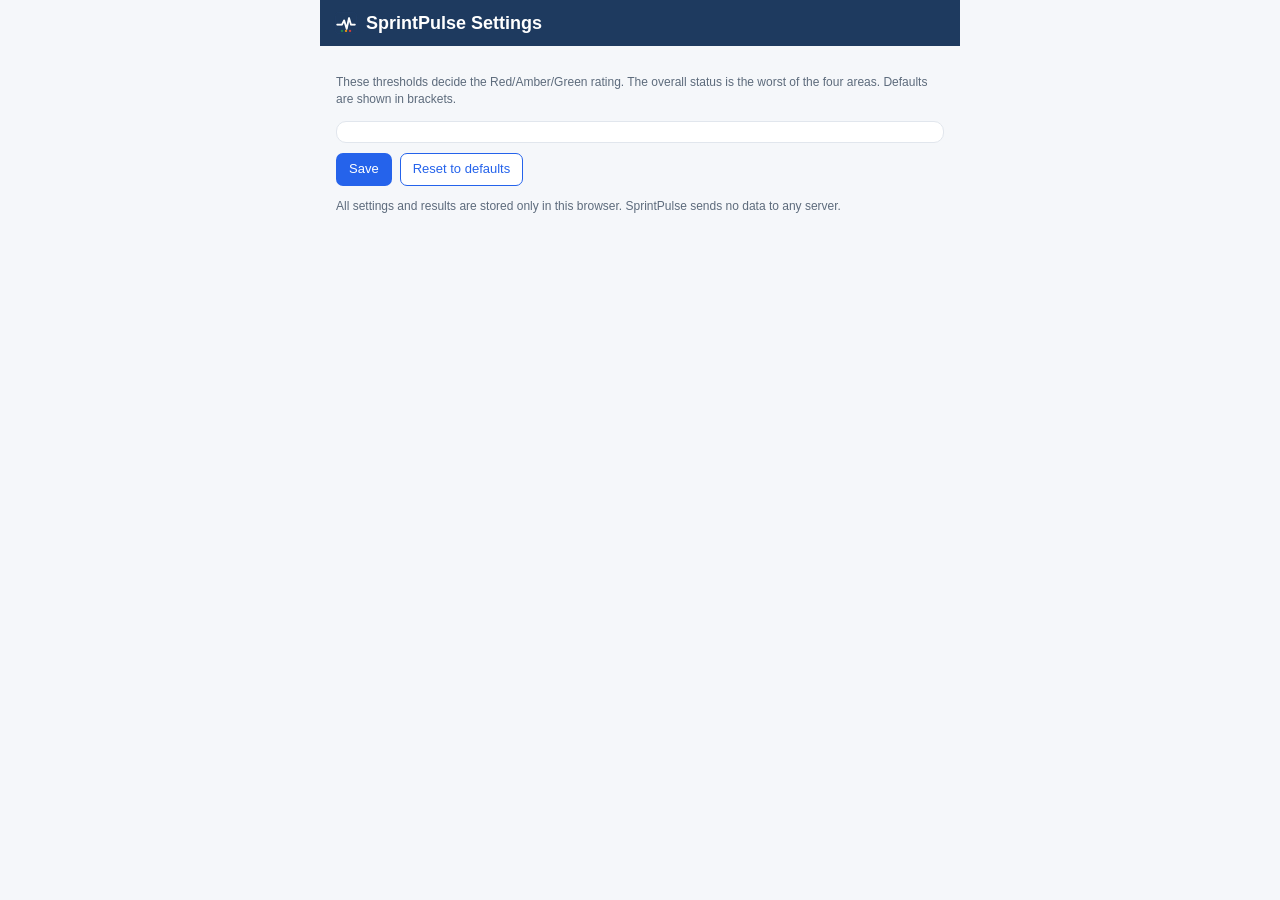
==== options.html @ f19361eb "Initial import: SprintPulse v1.0.0" ====
<!doctype html>
<html lang="en">
<head>
  <meta charset="utf-8">
  <title>SprintPulse Settings</title>
  <link rel="stylesheet" href="popup.css">
  <style>
    body { width: auto; max-width: 640px; margin: 0 auto; }
    main { padding: 16px; }
    h1 { font-size: 18px; margin: 0; }
    .setting { display: flex; justify-content: space-between; align-items: center; gap: 12px; padding: 8px 0; border-bottom: 1px solid var(--line); }
    .setting:last-child { border-bottom: 0; }
    .setting label { flex: 1; }
    .setting input { width: 90px; padding: 5px 7px; border: 1px solid var(--line); border-radius: 6px; font: inherit; }
    .hint { color: var(--muted); font-size: 12px; }
  </style>
</head>
<body>
  <header class="top">
    <div class="brand">
      <img src="icons/icon48.png" alt="" width="24" height="24">
      <h1>SprintPulse Settings</h1>
    </div>
  </header>
  <main>
    <p class="hint">These thresholds decide the Red/Amber/Green rating. The overall status is the worst of the four areas. Defaults are shown in brackets.</p>
    <form id="form" class="card"></form>
    <div class="actions">
      <button id="saveBtn" class="primary" type="button">Save</button>
      <button id="resetBtn" class="secondary" type="button">Reset to defaults</button>
      <span id="saved" class="copied" hidden>Saved</span>
    </div>
    <p class="hint">All settings and results are stored only in this browser. SprintPulse sends no data to any server.</p>
  </main>
  <script src="lib/engine.js"></script>
  <script src="options.js"></script>
</body>
</html>
---- popup.css ----
:root {
  --bg: #f5f7fa;
  --card: #ffffff;
  --text: #1c2430;
  --muted: #5d6b7c;
  --line: #e1e6ed;
  --brand: #1e3a5f;
  --accent: #2563eb;
  --green: #1f8a4c;
  --green-bg: #e6f4ec;
  --amber: #b26a00;
  --amber-bg: #fff3dc;
  --red: #c43030;
  --red-bg: #fde8e8;
}

* { box-sizing: border-box; }

body {
  width: 420px;
  margin: 0;
  font: 13px/1.45 "Segoe UI", Roboto, Helvetica, Arial, sans-serif;
  color: var(--text);
  background: var(--bg);
}

.top {
  display: flex;
  align-items: center;
  justify-content: space-between;
  padding: 10px 14px;
  background: var(--brand);
  color: #fff;
}

.brand { display: flex; align-items: center; gap: 8px; font-weight: 700; font-size: 15px; }
.brand img { border-radius: 5px; }

.badge {
  padding: 2px 8px;
  border-radius: 999px;
  background: rgba(255, 255, 255, 0.18);
  font-size: 11px;
  white-space: nowrap;
}

main { padding: 10px 12px 4px; }

.card {
  background: var(--card);
  border: 1px solid var(--line);
  border-radius: 10px;
  padding: 10px 12px;
  margin-bottom: 10px;
}

.intro-text { margin: 0 0 8px; }

.dates { margin-bottom: 8px; }
.row { display: flex; gap: 8px; }
.row .field { flex: 1; }
.field { display: block; font-size: 12px; color: var(--muted); margin-bottom: 6px; }
.field input {
  display: block;
  width: 100%;
  margin-top: 2px;
  padding: 5px 7px;
  border: 1px solid var(--line);
  border-radius: 6px;
  font: inherit;
  color: var(--text);
}

.actions { display: flex; align-items: center; gap: 8px; }

button {
  font: inherit;
  border-radius: 7px;
  padding: 6px 12px;
  cursor: pointer;
  border: 1px solid transparent;
}
button:disabled { opacity: 0.6; cursor: wait; }
button.primary { background: var(--accent); color: #fff; }
button.primary:hover:not(:disabled) { background: #1d4fd0; }
button.secondary { background: #fff; color: var(--accent); border-color: var(--accent); }
button:focus-visible, a:focus-visible, summary:focus-visible { outline: 2px solid var(--accent); outline-offset: 2px; }

.status {
  padding: 8px 10px;
  border-radius: 8px;
  margin-bottom: 10px;
  background: #e8efff;
  color: #1d3d8f;
}
.status.error { background: var(--red-bg); color: var(--red); }

.overall { display: flex; align-items: center; gap: 12px; }
.overall-text { min-width: 0; }
.sprint-title { font-weight: 700; font-size: 14px; overflow-wrap: anywhere; }
.muted { color: var(--muted); font-size: 12px; }
.reason { margin: -2px 2px 10px; font-size: 12.5px; }

.rag {
  display: inline-block;
  font-weight: 700;
  border-radius: 6px;
  padding: 2px 7px;
  font-size: 11px;
  letter-spacing: 0.04em;
}
.rag.big { font-size: 16px; padding: 10px 12px; border-radius: 9px; min-width: 86px; text-align: center; }
.rag-green { background: var(--green-bg); color: var(--green); }
.rag-amber { background: var(--amber-bg); color: var(--amber); }
.rag-red { background: var(--red-bg); color: var(--red); }

.areas { display: grid; grid-template-columns: 1fr 1fr; gap: 8px; margin-bottom: 10px; }
.area { background: var(--card); border: 1px solid var(--line); border-radius: 10px; padding: 8px 10px; border-left-width: 4px; }
.area.green { border-left-color: var(--green); }
.area.amber { border-left-color: var(--amber); }
.area.red { border-left-color: var(--red); }
.area-head { display: flex; justify-content: space-between; align-items: center; gap: 6px; }
.area-name { font-weight: 700; }
.area-value { font-size: 15px; font-weight: 700; margin: 2px 0; }
.area-reason { font-size: 11.5px; color: var(--muted); }

.health summary { cursor: pointer; }
.health-list { margin: 8px 0 0; padding-left: 18px; max-height: 150px; overflow: auto; }
.health-list li { margin-bottom: 4px; }
.health-list .problems { color: var(--muted); }

.tabs { display: flex; gap: 4px; margin-bottom: 8px; }
.tab { background: #eef2f7; color: var(--muted); padding: 4px 12px; }
.tab.active { background: var(--brand); color: #fff; }

textarea {
  width: 100%;
  resize: vertical;
  font: 12px/1.4 Consolas, "Courier New", monospace;
  border: 1px solid var(--line);
  border-radius: 7px;
  padding: 8px;
  color: var(--text);
  background: #fbfcfe;
  margin-bottom: 8px;
}

.copied { color: var(--green); font-weight: 700; }

footer {
  display: flex;
  justify-content: space-between;
  align-items: center;
  padding: 6px 14px 10px;
}
footer a { color: var(--accent); text-decoration: none; }
footer a:hover { text-decoration: underline; }

a { color: var(--accent); }
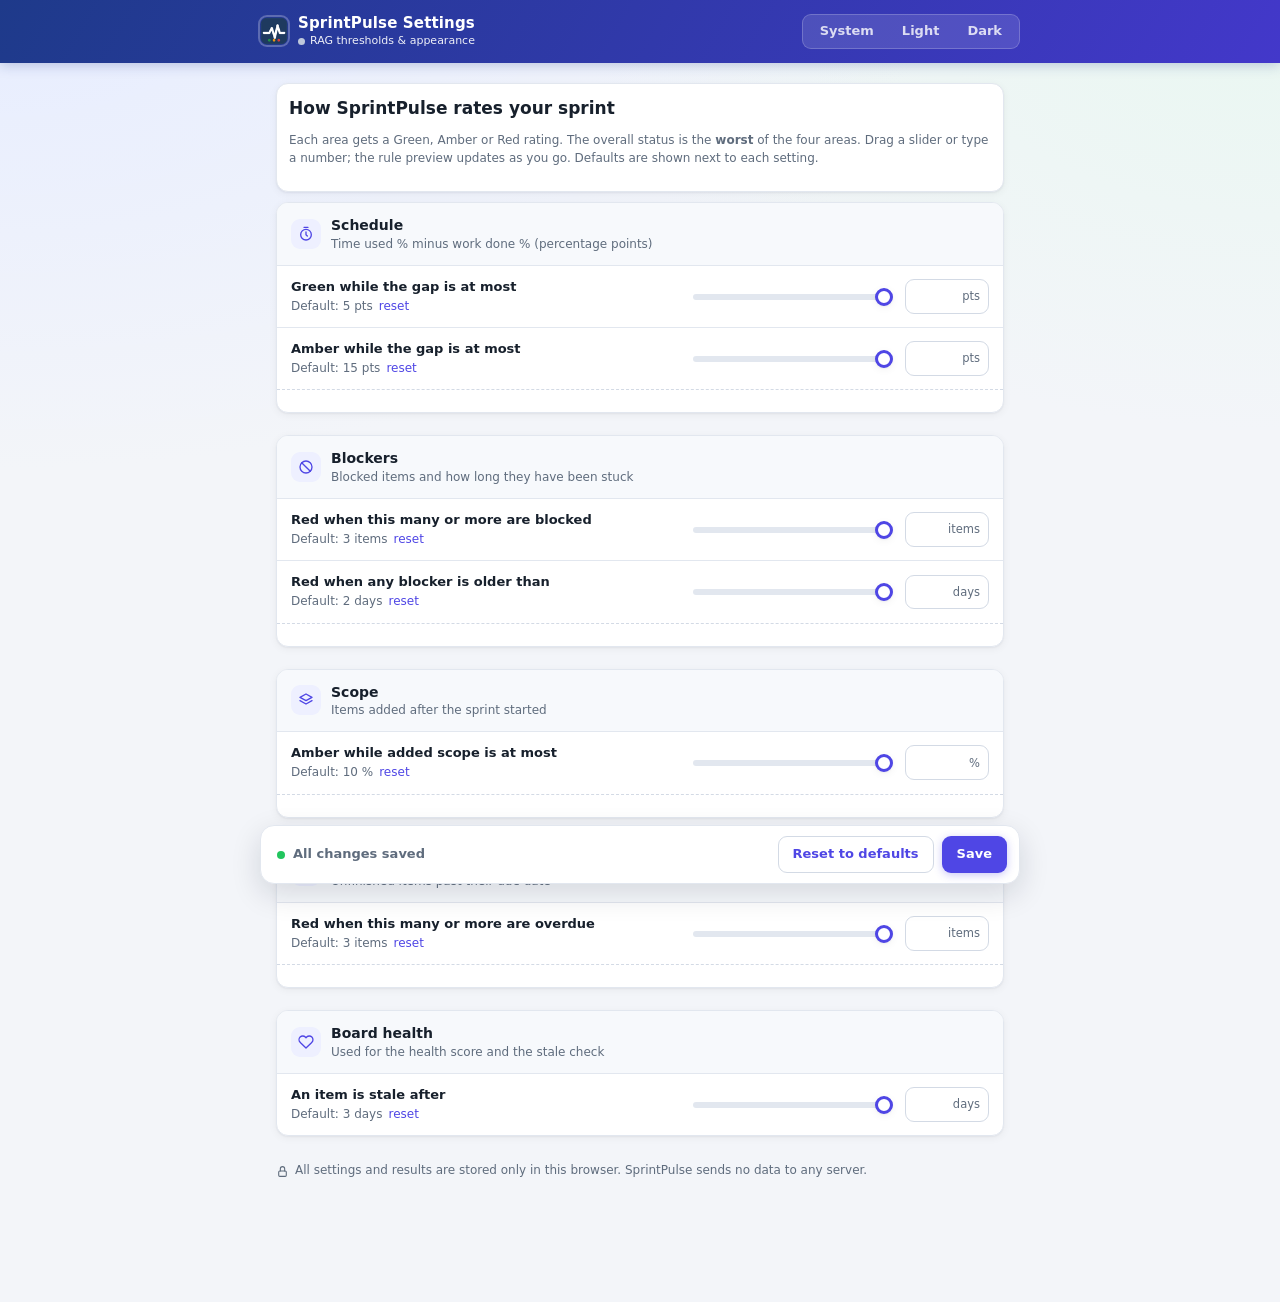
==== commit 83593f64: "Redesign popup and settings UI for an interactive experience - Progress ring (work done vs time used" ====
--- a/options.html
+++ b/options.html
@@ -4,34 +4,49 @@
   <meta charset="utf-8">
   <title>SprintPulse Settings</title>
   <link rel="stylesheet" href="popup.css">
-  <style>
-    body { width: auto; max-width: 640px; margin: 0 auto; }
-    main { padding: 16px; }
-    h1 { font-size: 18px; margin: 0; }
-    .setting { display: flex; justify-content: space-between; align-items: center; gap: 12px; padding: 8px 0; border-bottom: 1px solid var(--line); }
-    .setting:last-child { border-bottom: 0; }
-    .setting label { flex: 1; }
-    .setting input { width: 90px; padding: 5px 7px; border: 1px solid var(--line); border-radius: 6px; font: inherit; }
-    .hint { color: var(--muted); font-size: 12px; }
-  </style>
+  <link rel="stylesheet" href="options.css">
+  <script src="theme.js"></script>
 </head>
-<body>
+<body class="options">
   <header class="top">
     <div class="brand">
-      <img src="icons/icon48.png" alt="" width="24" height="24">
-      <h1>SprintPulse Settings</h1>
+      <img src="icons/icon48.png" alt="" width="28" height="28">
+      <div class="brand-text">
+        <span class="brand-name">SprintPulse Settings</span>
+        <span class="badge"><span class="dot"></span><span>RAG thresholds &amp; appearance</span></span>
+      </div>
+    </div>
+    <div class="theme-switch segmented" role="radiogroup" aria-label="Theme">
+      <button class="seg" data-theme-opt="system" role="radio" type="button">System</button>
+      <button class="seg" data-theme-opt="light" role="radio" type="button">Light</button>
+      <button class="seg" data-theme-opt="dark" role="radio" type="button">Dark</button>
     </div>
   </header>
+
   <main>
-    <p class="hint">These thresholds decide the Red/Amber/Green rating. The overall status is the worst of the four areas. Defaults are shown in brackets.</p>
-    <form id="form" class="card"></form>
+    <section class="card intro-card">
+      <h1>How SprintPulse rates your sprint</h1>
+      <p class="muted">Each area gets a Green, Amber or Red rating. The overall status is the <strong>worst</strong> of the four areas.
+        Drag a slider or type a number; the rule preview updates as you go. Defaults are shown next to each setting.</p>
+    </section>
+
+    <div id="groups" class="groups"></div>
+
+    <p class="muted privacy"><svg viewBox="0 0 24 24" aria-hidden="true"><rect x="5" y="11" width="14" height="10" rx="2"/><path d="M8 11V7a4 4 0 0 1 8 0v4"/></svg>
+      All settings and results are stored only in this browser. SprintPulse sends no data to any server.</p>
+  </main>
+
+  <div id="saveBar" class="save-bar">
+    <span id="saveMsg" class="save-msg">All changes saved</span>
     <div class="actions">
-      <button id="saveBtn" class="primary" type="button">Save</button>
-      <button id="resetBtn" class="secondary" type="button">Reset to defaults</button>
-      <span id="saved" class="copied" hidden>Saved</span>
+      <button id="resetBtn" class="btn ghost" type="button">Reset to defaults</button>
+      <button id="discardBtn" class="btn ghost" type="button">Discard</button>
+      <button id="saveBtn" class="btn primary" type="button" title="Ctrl+S">Save</button>
     </div>
-    <p class="hint">All settings and results are stored only in this browser. SprintPulse sends no data to any server.</p>
-  </main>
+  </div>
+
+  <div id="toast" class="toast" role="status" aria-live="polite"></div>
+
   <script src="lib/engine.js"></script>
   <script src="options.js"></script>
 </body>
--- a/popup.css
+++ b/popup.css
@@ -1,159 +1,448 @@
+/* SprintPulse UI — light & dark themes, no external assets. */
+@property --p { syntax: "<number>"; inherits: false; initial-value: 0; }
 :root {
-  --bg: #f5f7fa;
+  color-scheme: light;
+  --bg: #f3f5f9;
+  --bg-grad: radial-gradient(120% 60% at 0% 0%, #e7edff 0%, transparent 60%), radial-gradient(100% 60% at 100% 0%, #e9f7f1 0%, transparent 55%);
   --card: #ffffff;
-  --text: #1c2430;
-  --muted: #5d6b7c;
-  --line: #e1e6ed;
-  --brand: #1e3a5f;
-  --accent: #2563eb;
-  --green: #1f8a4c;
-  --green-bg: #e6f4ec;
-  --amber: #b26a00;
-  --amber-bg: #fff3dc;
-  --red: #c43030;
-  --red-bg: #fde8e8;
+  --card-2: #f7f9fc;
+  --text: #17202c;
+  --muted: #5f6c7d;
+  --line: #e2e7ef;
+  --line-2: #d3dae5;
+  --brand-1: #1e3a8a;
+  --brand-2: #4338ca;
+  --accent: #4f46e5;
+  --accent-hover: #4338ca;
+  --accent-soft: #eef0ff;
+  --green: #15803d;  --green-bg: #e3f6ea;  --green-solid: #22c55e;
+  --amber: #a85b00;  --amber-bg: #fff1d6;  --amber-solid: #f59e0b;
+  --red: #b91c1c;    --red-bg: #fde6e6;    --red-solid: #ef4444;
+  --blue-solid: #3b82f6;
+  --grey-solid: #a3aec0;
+  --shadow: 0 1px 2px rgba(16, 24, 40, .05), 0 2px 8px rgba(16, 24, 40, .05);
+  --shadow-lg: 0 10px 30px rgba(16, 24, 40, .14);
+  --radius: 12px;
+  --ease: cubic-bezier(.2, .8, .2, 1);
+}
+
+@media (prefers-color-scheme: dark) {
+  :root:not([data-theme="light"]) {
+    color-scheme: dark;
+    --bg: #0e1320;
+    --bg-grad: radial-gradient(120% 60% at 0% 0%, #1b2246 0%, transparent 60%), radial-gradient(100% 60% at 100% 0%, #0f2a25 0%, transparent 55%);
+    --card: #161d2d;
+    --card-2: #1b2336;
+    --text: #e6eaf2;
+    --muted: #97a3b6;
+    --line: #263049;
+    --line-2: #323d58;
+    --accent: #818cf8;
+    --accent-hover: #a5b4fc;
+    --accent-soft: #232a4d;
+    --green: #4ade80;  --green-bg: #12301f;
+    --amber: #fbbf24;  --amber-bg: #33270d;
+    --red: #f87171;    --red-bg: #3a1717;
+    --grey-solid: #56627a;
+    --shadow: 0 1px 2px rgba(0, 0, 0, .3);
+    --shadow-lg: 0 12px 30px rgba(0, 0, 0, .5);
+  }
+}
+:root[data-theme="dark"] {
+  color-scheme: dark;
+  --bg: #0e1320;
+  --bg-grad: radial-gradient(120% 60% at 0% 0%, #1b2246 0%, transparent 60%), radial-gradient(100% 60% at 100% 0%, #0f2a25 0%, transparent 55%);
+  --card: #161d2d;
+  --card-2: #1b2336;
+  --text: #e6eaf2;
+  --muted: #97a3b6;
+  --line: #263049;
+  --line-2: #323d58;
+  --accent: #818cf8;
+  --accent-hover: #a5b4fc;
+  --accent-soft: #232a4d;
+  --green: #4ade80;  --green-bg: #12301f;
+  --amber: #fbbf24;  --amber-bg: #33270d;
+  --red: #f87171;    --red-bg: #3a1717;
+  --grey-solid: #56627a;
+  --shadow: 0 1px 2px rgba(0, 0, 0, .3);
+  --shadow-lg: 0 12px 30px rgba(0, 0, 0, .5);
 }
 
 * { box-sizing: border-box; }
-
+[hidden] { display: none !important; }
+
+html, body { background: var(--bg); }
 body {
   width: 420px;
+  min-height: 300px;
   margin: 0;
-  font: 13px/1.45 "Segoe UI", Roboto, Helvetica, Arial, sans-serif;
+  font: 13px/1.45 "Segoe UI", system-ui, -apple-system, Roboto, Helvetica, Arial, sans-serif;
   color: var(--text);
-  background: var(--bg);
-}
-
+  background: var(--bg-grad), var(--bg);
+  -webkit-font-smoothing: antialiased;
+}
+
+svg { width: 16px; height: 16px; fill: none; stroke: currentColor; stroke-width: 2; stroke-linecap: round; stroke-linejoin: round; flex: none; }
+
+/* ---------- header ---------- */
 .top {
-  display: flex;
-  align-items: center;
-  justify-content: space-between;
-  padding: 10px 14px;
-  background: var(--brand);
+  position: sticky; top: 0; z-index: 5;
+  display: flex; align-items: center; justify-content: space-between;
+  padding: 10px 12px 10px 14px;
+  background: linear-gradient(120deg, var(--brand-1), var(--brand-2));
   color: #fff;
-}
-
-.brand { display: flex; align-items: center; gap: 8px; font-weight: 700; font-size: 15px; }
-.brand img { border-radius: 5px; }
-
-.badge {
-  padding: 2px 8px;
-  border-radius: 999px;
-  background: rgba(255, 255, 255, 0.18);
-  font-size: 11px;
-  white-space: nowrap;
-}
-
-main { padding: 10px 12px 4px; }
-
+  box-shadow: 0 2px 12px rgba(30, 58, 138, .25);
+}
+.brand { display: flex; align-items: center; gap: 10px; }
+.brand img { border-radius: 7px; box-shadow: 0 0 0 2px rgba(255, 255, 255, .25); }
+.brand-text { display: flex; flex-direction: column; line-height: 1.15; }
+.brand-name { font-weight: 700; font-size: 15px; letter-spacing: .01em; }
+.badge { display: inline-flex; align-items: center; gap: 5px; margin-top: 3px; font-size: 11px; opacity: .92; }
+.badge .dot { width: 7px; height: 7px; border-radius: 50%; background: #cbd5e1; }
+.badge.jira .dot { background: #60a5fa; box-shadow: 0 0 0 3px rgba(96, 165, 250, .3); }
+.badge.trello .dot { background: #38bdf8; box-shadow: 0 0 0 3px rgba(56, 189, 248, .3); }
+.badge.demo .dot { background: #c4b5fd; box-shadow: 0 0 0 3px rgba(196, 181, 253, .3); }
+.badge.none .dot { background: #fca5a5; }
+
+.top-actions { display: flex; gap: 4px; }
+.icon-btn {
+  display: grid; place-items: center;
+  width: 30px; height: 30px; padding: 0;
+  border-radius: 8px; border: 0;
+  background: rgba(255, 255, 255, .12); color: inherit; cursor: pointer;
+  transition: background .15s, transform .15s var(--ease);
+}
+.icon-btn:hover { background: rgba(255, 255, 255, .24); }
+.icon-btn:active { transform: scale(.92); }
+.icon-btn.small { width: 26px; height: 26px; background: var(--card-2); color: var(--muted); border: 1px solid var(--line); }
+.icon-btn.small:hover { color: var(--accent); border-color: var(--accent); background: var(--accent-soft); }
+.icon-btn.small.spin svg { animation: spin .7s linear; }
+.i-moon { display: none; }
+[data-scheme="dark"] .i-sun { display: none; }
+[data-scheme="dark"] .i-moon { display: inline; }
+[data-theme-mode="system"] #themeBtn { position: relative; }
+[data-theme-mode="system"] #themeBtn::after { content: "A"; position: absolute; right: 3px; bottom: 2px; font-size: 8px; font-weight: 800; }
+
+main { padding: 12px 12px 4px; }
+
+/* ---------- cards & basics ---------- */
 .card {
   background: var(--card);
   border: 1px solid var(--line);
-  border-radius: 10px;
-  padding: 10px 12px;
+  border-radius: var(--radius);
+  padding: 12px;
   margin-bottom: 10px;
-}
-
-.intro-text { margin: 0 0 8px; }
-
-.dates { margin-bottom: 8px; }
+  box-shadow: var(--shadow);
+}
+.muted { color: var(--muted); font-size: 12px; }
+.h-title { font-weight: 700; }
+a { color: var(--accent); }
+
+/* ---------- intro ---------- */
+.intro { animation: rise .35s var(--ease) both; }
+.intro-head { display: flex; gap: 12px; align-items: flex-start; margin-bottom: 10px; }
+.intro-title { margin: 0 0 2px; font-size: 15px; }
+.intro-text { margin: 0; color: var(--muted); }
+.pulse-mark { flex: none; display: flex; align-items: end; gap: 3px; width: 36px; height: 36px; padding: 8px; border-radius: 10px; background: var(--accent-soft); }
+.pulse-mark span { flex: 1; border-radius: 2px; background: var(--accent); animation: bars 1.2s ease-in-out infinite; }
+.pulse-mark span:nth-child(1) { height: 40%; }
+.pulse-mark span:nth-child(2) { height: 90%; animation-delay: .15s; }
+.pulse-mark span:nth-child(3) { height: 60%; animation-delay: .3s; }
+
+.dates { margin-bottom: 10px; padding: 10px; border-radius: 10px; background: var(--card-2); border: 1px solid var(--line); }
 .row { display: flex; gap: 8px; }
 .row .field { flex: 1; }
-.field { display: block; font-size: 12px; color: var(--muted); margin-bottom: 6px; }
+.field { display: block; font-size: 12px; font-weight: 600; color: var(--muted); margin-bottom: 8px; }
+.field .opt { font-weight: 400; opacity: .8; }
 .field input {
-  display: block;
-  width: 100%;
-  margin-top: 2px;
-  padding: 5px 7px;
-  border: 1px solid var(--line);
-  border-radius: 6px;
-  font: inherit;
-  color: var(--text);
-}
-
+  display: block; width: 100%; margin-top: 3px; padding: 7px 9px;
+  border: 1px solid var(--line-2); border-radius: 8px;
+  font: inherit; font-weight: 400; color: var(--text); background: var(--card);
+  transition: border-color .15s, box-shadow .15s;
+}
+.field input:focus { outline: none; border-color: var(--accent); box-shadow: 0 0 0 3px var(--accent-soft); }
+.field input.invalid { border-color: var(--red-solid); box-shadow: 0 0 0 3px var(--red-bg); }
+.presets { display: flex; align-items: center; gap: 6px; flex-wrap: wrap; }
+
+/* ---------- buttons ---------- */
 .actions { display: flex; align-items: center; gap: 8px; }
-
-button {
-  font: inherit;
-  border-radius: 7px;
-  padding: 6px 12px;
-  cursor: pointer;
-  border: 1px solid transparent;
-}
-button:disabled { opacity: 0.6; cursor: wait; }
-button.primary { background: var(--accent); color: #fff; }
-button.primary:hover:not(:disabled) { background: #1d4fd0; }
-button.secondary { background: #fff; color: var(--accent); border-color: var(--accent); }
-button:focus-visible, a:focus-visible, summary:focus-visible { outline: 2px solid var(--accent); outline-offset: 2px; }
-
+.actions.spread { justify-content: space-between; }
+button { font: inherit; cursor: pointer; }
+.btn {
+  position: relative; overflow: hidden;
+  display: inline-flex; align-items: center; justify-content: center; gap: 6px;
+  padding: 8px 14px; border-radius: 9px; border: 1px solid transparent;
+  font-weight: 600;
+  transition: background .15s, border-color .15s, color .15s, transform .12s var(--ease), box-shadow .15s;
+}
+.btn:active:not(:disabled) { transform: scale(.97); }
+.btn:disabled { opacity: .6; cursor: progress; }
+.btn.primary { background: var(--accent); color: #fff; box-shadow: 0 2px 8px rgba(79, 70, 229, .3); }
+[data-scheme="dark"] .btn.primary { color: #111827; }
+.btn.primary:hover:not(:disabled) { background: var(--accent-hover); box-shadow: 0 4px 14px rgba(79, 70, 229, .35); }
+.btn.ghost { background: var(--card); color: var(--accent); border-color: var(--line-2); }
+.btn.ghost:hover:not(:disabled) { border-color: var(--accent); background: var(--accent-soft); }
+.btn.tiny { padding: 4px 10px; font-size: 12px; border-radius: 7px; margin-left: auto; }
+.btn.success { background: var(--green-solid) !important; color: #fff !important; }
+.btn .spinner { width: 14px; height: 14px; border-radius: 50%; border: 2px solid currentColor; border-right-color: transparent; animation: spin .7s linear infinite; }
+.ripple { position: absolute; border-radius: 50%; background: currentColor; opacity: .25; transform: scale(0); animation: ripple .55s ease-out forwards; pointer-events: none; }
+
+.chip {
+  display: inline-flex; align-items: center; gap: 5px;
+  padding: 3px 10px; border-radius: 999px;
+  border: 1px solid var(--line-2); background: var(--card); color: var(--text);
+  font-size: 12px; transition: all .15s;
+}
+.chip:hover { border-color: var(--accent); color: var(--accent); }
+.chip.active { background: var(--accent); border-color: var(--accent); color: #fff; }
+[data-scheme="dark"] .chip.active { color: #111827; }
+.chip .n { font-weight: 700; opacity: .85; }
+.chip .sw { width: 8px; height: 8px; border-radius: 50%; }
+
+button:focus-visible, a:focus-visible, input:focus-visible, [tabindex]:focus-visible { outline: 2px solid var(--accent); outline-offset: 2px; }
+
+/* ---------- status ---------- */
 .status {
-  padding: 8px 10px;
-  border-radius: 8px;
-  margin-bottom: 10px;
-  background: #e8efff;
-  color: #1d3d8f;
+  display: flex; align-items: center; gap: 8px;
+  padding: 9px 12px; border-radius: 10px; margin-bottom: 10px;
+  background: var(--accent-soft); color: var(--accent);
+  animation: rise .25s var(--ease) both;
 }
 .status.error { background: var(--red-bg); color: var(--red); }
-
-.overall { display: flex; align-items: center; gap: 12px; }
-.overall-text { min-width: 0; }
+.status.error::before { content: "!"; display: grid; place-items: center; flex: none; width: 18px; height: 18px; border-radius: 50%; background: var(--red-solid); color: #fff; font-weight: 800; font-size: 12px; }
+
+/* ---------- skeleton ---------- */
+.skeleton { animation: rise .2s both; }
+.sk { border-radius: var(--radius); background: linear-gradient(90deg, var(--card) 25%, var(--card-2) 50%, var(--card) 75%); background-size: 200% 100%; animation: shimmer 1.2s linear infinite; border: 1px solid var(--line); }
+.sk-hero { height: 128px; margin-bottom: 10px; }
+.sk-row { display: flex; gap: 6px; margin-bottom: 10px; }
+.sk-chip { height: 26px; flex: 1; border-radius: 999px; }
+.sk-grid { display: grid; grid-template-columns: 1fr 1fr; gap: 8px; }
+.sk-card { height: 84px; }
+
+/* ---------- hero ---------- */
+#results > * { animation: rise .4s var(--ease) both; }
+#results > *:nth-child(2) { animation-delay: .05s; }
+#results > *:nth-child(3) { animation-delay: .1s; }
+#results > *:nth-child(4) { animation-delay: .15s; }
+
+.hero { display: flex; gap: 14px; align-items: center; position: relative; overflow: hidden; }
+.hero::before { content: ""; position: absolute; inset: 0 auto 0 0; width: 4px; background: var(--grey-solid); }
+.hero.green::before { background: var(--green-solid); }
+.hero.amber::before { background: var(--amber-solid); }
+.hero.red::before { background: var(--red-solid); }
+
+.ring-wrap { position: relative; width: 104px; height: 104px; flex: none; }
+.ring { width: 104px; height: 104px; transform: rotate(-90deg); }
+.ring circle { fill: none; stroke-width: 11; }
+.ring-track { stroke: var(--card-2); }
+.ring-time { stroke: var(--line-2); stroke-width: 4 !important; stroke-dasharray: 314.16; stroke-dashoffset: 314.16; transition: stroke-dashoffset 1s var(--ease); }
+.ring-done { stroke: var(--accent); stroke-linecap: round; stroke-dasharray: 314.16; stroke-dashoffset: 314.16; transition: stroke-dashoffset 1.1s var(--ease) .1s, stroke .3s; }
+.hero.green .ring-done { stroke: var(--green-solid); }
+.hero.amber .ring-done { stroke: var(--amber-solid); }
+.hero.red .ring-done { stroke: var(--red-solid); }
+.ring-center { position: absolute; inset: 0; display: grid; place-content: center; text-align: center; line-height: 1.1; }
+.ring-center strong { font-size: 22px; font-variant-numeric: tabular-nums; }
+.ring-center span { font-size: 11px; color: var(--muted); }
+
+.hero-text { min-width: 0; flex: 1; }
+.hero-top { display: flex; align-items: center; justify-content: space-between; margin-bottom: 4px; }
 .sprint-title { font-weight: 700; font-size: 14px; overflow-wrap: anywhere; }
-.muted { color: var(--muted); font-size: 12px; }
-.reason { margin: -2px 2px 10px; font-size: 12.5px; }
-
+.legend { display: flex; gap: 12px; margin-top: 6px; font-size: 11.5px; color: var(--muted); }
+.legend span { display: inline-flex; align-items: center; gap: 5px; }
+.legend i { width: 10px; height: 10px; border-radius: 3px; display: inline-block; }
+.legend b { color: var(--text); font-variant-numeric: tabular-nums; }
+.lg-done { background: var(--accent); }
+.hero.green .lg-done { background: var(--green-solid); }
+.hero.amber .lg-done { background: var(--amber-solid); }
+.hero.red .lg-done { background: var(--red-solid); }
+.lg-time { background: var(--line-2); }
+
+.reason { margin: -2px 4px 10px; font-size: 12.5px; color: var(--muted); }
+.reason strong { color: var(--text); }
+
+/* ---------- RAG badges (always colour + text) ---------- */
 .rag {
-  display: inline-block;
-  font-weight: 700;
-  border-radius: 6px;
-  padding: 2px 7px;
-  font-size: 11px;
-  letter-spacing: 0.04em;
-}
-.rag.big { font-size: 16px; padding: 10px 12px; border-radius: 9px; min-width: 86px; text-align: center; }
+  display: inline-flex; align-items: center; gap: 5px;
+  font-weight: 700; border-radius: 999px;
+  padding: 2px 8px 2px 7px; font-size: 10.5px; letter-spacing: .05em;
+}
+.rag::before { content: ""; width: 7px; height: 7px; border-radius: 50%; background: currentColor; }
+.rag.big { font-size: 13px; padding: 5px 12px 5px 10px; }
+.rag.big::before { width: 9px; height: 9px; box-shadow: 0 0 0 0 currentColor; animation: beacon 2s ease-out infinite; }
 .rag-green { background: var(--green-bg); color: var(--green); }
 .rag-amber { background: var(--amber-bg); color: var(--amber); }
 .rag-red { background: var(--red-bg); color: var(--red); }
 
+/* ---------- tabs ---------- */
+.tabs { position: relative; display: flex; gap: 2px; padding: 3px; margin-bottom: 10px; background: var(--card-2); border: 1px solid var(--line); border-radius: 10px; }
+.tab { position: relative; z-index: 1; flex: 1; padding: 6px 8px; border: 0; border-radius: 8px; background: transparent; color: var(--muted); font-weight: 600; transition: color .2s; }
+.tab:hover { color: var(--text); }
+.tab.active { color: var(--text); }
+.tab .count { display: inline-block; min-width: 18px; padding: 0 5px; margin-left: 2px; border-radius: 999px; background: var(--line); font-size: 10.5px; }
+.tab-ink { position: absolute; z-index: 0; top: 3px; bottom: 3px; left: 3px; border-radius: 8px; background: var(--card); box-shadow: var(--shadow); transition: transform .3s var(--ease), width .3s var(--ease); }
+.pane { animation: fade .25s var(--ease) both; }
+
+/* ---------- status stack bar ---------- */
+.stack-bar { display: flex; height: 10px; border-radius: 999px; overflow: hidden; background: var(--card-2); margin: 2px 2px 8px; gap: 2px; }
+.stack-bar .seg-bar { height: 100%; width: 0; transition: width .9s var(--ease), filter .15s; cursor: pointer; }
+.stack-bar .seg-bar:hover { filter: brightness(1.12) saturate(1.1); }
+.s-done { background: var(--green-solid); }
+.s-inprogress { background: var(--blue-solid); }
+.s-blocked { background: var(--red-solid); }
+.s-todo { background: var(--grey-solid); }
+
+.stat-chips { display: flex; gap: 6px; flex-wrap: wrap; margin-bottom: 10px; }
+
+/* ---------- area cards ---------- */
 .areas { display: grid; grid-template-columns: 1fr 1fr; gap: 8px; margin-bottom: 10px; }
-.area { background: var(--card); border: 1px solid var(--line); border-radius: 10px; padding: 8px 10px; border-left-width: 4px; }
-.area.green { border-left-color: var(--green); }
-.area.amber { border-left-color: var(--amber); }
-.area.red { border-left-color: var(--red); }
+.area { cursor: pointer;
+  position: relative; text-align: left; color: inherit;
+  background: var(--card); border: 1px solid var(--line); border-radius: var(--radius);
+  padding: 10px 11px 9px; box-shadow: var(--shadow);
+  transition: transform .18s var(--ease), box-shadow .18s, border-color .18s;
+}
+.area:hover { transform: translateY(-2px); box-shadow: var(--shadow-lg); }
+.area.open { grid-column: 1 / -1; border-color: var(--line-2); transform: none; }
+.area::after { content: ""; position: absolute; left: 11px; right: 11px; bottom: 0; height: 3px; border-radius: 3px 3px 0 0; }
+.area.green::after { background: var(--green-solid); }
+.area.amber::after { background: var(--amber-solid); }
+.area.red::after { background: var(--red-solid); }
 .area-head { display: flex; justify-content: space-between; align-items: center; gap: 6px; }
-.area-name { font-weight: 700; }
-.area-value { font-size: 15px; font-weight: 700; margin: 2px 0; }
+.area-name { display: inline-flex; align-items: center; gap: 6px; font-weight: 600; color: var(--muted); font-size: 12px; }
+.area-name svg { width: 14px; height: 14px; }
+.area-value { font-size: 20px; font-weight: 700; margin: 4px 0 2px; font-variant-numeric: tabular-nums; }
 .area-reason { font-size: 11.5px; color: var(--muted); }
-
-.health summary { cursor: pointer; }
-.health-list { margin: 8px 0 0; padding-left: 18px; max-height: 150px; overflow: auto; }
-.health-list li { margin-bottom: 4px; }
-.health-list .problems { color: var(--muted); }
-
-.tabs { display: flex; gap: 4px; margin-bottom: 8px; }
-.tab { background: #eef2f7; color: var(--muted); padding: 4px 12px; }
-.tab.active { background: var(--brand); color: #fff; }
-
-textarea {
-  width: 100%;
-  resize: vertical;
-  font: 12px/1.4 Consolas, "Courier New", monospace;
-  border: 1px solid var(--line);
-  border-radius: 7px;
-  padding: 8px;
-  color: var(--text);
-  background: #fbfcfe;
-  margin-bottom: 8px;
-}
-
-.copied { color: var(--green); font-weight: 700; }
-
-footer {
-  display: flex;
-  justify-content: space-between;
-  align-items: center;
-  padding: 6px 14px 10px;
-}
-footer a { color: var(--accent); text-decoration: none; }
+.area-more { display: block; margin-top: 6px; font-size: 11px; color: var(--accent); font-weight: 600; }
+.area-detail { margin-top: 8px; padding-top: 8px; border-top: 1px dashed var(--line-2); }
+.mini-bars { display: grid; gap: 6px; }
+.mini-bar { display: grid; grid-template-columns: 70px 1fr 38px; align-items: center; gap: 8px; font-size: 11.5px; color: var(--muted); }
+.mini-bar .track { height: 8px; border-radius: 999px; background: var(--card-2); overflow: hidden; }
+.mini-bar .fill { height: 100%; width: 0; border-radius: 999px; transition: width .8s var(--ease); }
+.mini-bar b { color: var(--text); text-align: right; font-variant-numeric: tabular-nums; }
+
+/* ---------- health ---------- */
+.health-head { display: flex; align-items: center; gap: 12px; }
+.gauge {
+  --p: 0; --c: var(--accent);
+  position: relative; display: grid; place-items: center; flex: none;
+  width: 46px; height: 46px; border-radius: 50%;
+  background: conic-gradient(var(--c) calc(var(--p) * 1%), var(--card-2) 0);
+  transition: --p 1s;
+}
+.gauge::before { content: ""; position: absolute; inset: 5px; border-radius: 50%; background: var(--card); }
+.gauge span { position: relative; font-weight: 800; font-size: 13px; font-variant-numeric: tabular-nums; }
+.collapse { display: grid; grid-template-rows: 0fr; transition: grid-template-rows .3s var(--ease); }
+.collapse > * { overflow: hidden; }
+.collapse.open { grid-template-rows: 1fr; }
+.collapse-inner { min-height: 0; }
+
+.filter-row { display: flex; gap: 6px; flex-wrap: wrap; margin: 10px 0 8px; }
+.filter-row:empty { display: none; }
+
+/* ---------- item lists ---------- */
+.item-list { list-style: none; margin: 0; padding: 0; max-height: 190px; overflow: auto; }
+.item-list.tall { max-height: 330px; }
+.item-list li {
+  display: flex; align-items: flex-start; gap: 8px;
+  padding: 7px 8px; border-radius: 8px;
+  transition: background .12s;
+  animation: fade .25s both;
+}
+.item-list li + li { border-top: 1px solid var(--line); }
+.item-list li:hover { background: var(--card-2); }
+.item-list .st { flex: none; margin-top: 5px; width: 8px; height: 8px; border-radius: 50%; }
+.item-list .body { min-width: 0; flex: 1; }
+.item-list .ttl { display: block; color: var(--text); text-decoration: none; overflow-wrap: anywhere; }
+.item-list a.ttl:hover { color: var(--accent); text-decoration: underline; }
+.item-list .key { font-weight: 700; color: var(--muted); margin-right: 4px; font-size: 11.5px; }
+.item-list .meta { display: flex; flex-wrap: wrap; gap: 4px; margin-top: 3px; }
+.tag { display: inline-flex; align-items: center; padding: 0 7px; border-radius: 999px; font-size: 10.5px; line-height: 17px; background: var(--card-2); color: var(--muted); border: 1px solid var(--line); }
+.tag.warn { background: var(--amber-bg); color: var(--amber); border-color: transparent; }
+.tag.bad { background: var(--red-bg); color: var(--red); border-color: transparent; }
+.tag.person::before { content: ""; width: 6px; height: 6px; border-radius: 50%; background: currentColor; opacity: .5; margin-right: 4px; }
+.empty { padding: 18px 8px; text-align: center; color: var(--muted); }
+.empty b { display: block; font-size: 18px; margin-bottom: 2px; }
+mark { background: var(--amber-bg); color: inherit; border-radius: 2px; padding: 0 1px; }
+
+.search { position: relative; margin-bottom: 4px; }
+.search svg { position: absolute; left: 10px; top: 50%; transform: translateY(-50%); color: var(--muted); }
+.search input { width: 100%; padding: 8px 10px 8px 32px; border: 1px solid var(--line-2); border-radius: 9px; font: inherit; color: var(--text); background: var(--card); }
+.search input:focus { outline: none; border-color: var(--accent); box-shadow: 0 0 0 3px var(--accent-soft); }
+
+/* ---------- trend ---------- */
+.trend-head { display: flex; justify-content: space-between; align-items: baseline; gap: 8px; margin-bottom: 8px; }
+.trend-dots { display: flex; align-items: flex-end; gap: 5px; height: 46px; }
+.trend-dots .tb { flex: 1; min-width: 0; border-radius: 4px 4px 2px 2px; background: var(--grey-solid); min-height: 4px; height: 0; transition: height .7s var(--ease), opacity .15s; cursor: default; opacity: .85; }
+.trend-dots .tb:hover { opacity: 1; }
+.trend-dots .tb.green { background: var(--green-solid); }
+.trend-dots .tb.amber { background: var(--amber-solid); }
+.trend-dots .tb.red { background: var(--red-solid); }
+.trend-dots .tb.now { outline: 2px solid var(--text); outline-offset: 1px; }
+
+/* ---------- report ---------- */
+.segmented { display: inline-flex; padding: 3px; margin-bottom: 8px; border-radius: 9px; background: var(--card-2); border: 1px solid var(--line); }
+.seg { padding: 4px 14px; border: 0; border-radius: 7px; background: transparent; color: var(--muted); font-weight: 600; transition: all .15s; }
+.seg.active { background: var(--card); color: var(--text); box-shadow: var(--shadow); }
+.report {
+  margin: 0 0 10px; padding: 10px 12px; max-height: 280px; overflow: auto;
+  white-space: pre-wrap; word-break: break-word;
+  font: 11.5px/1.55 ui-monospace, Consolas, "Cascadia Mono", "Courier New", monospace;
+  color: var(--text); background: var(--card); border: 1px solid var(--line); border-radius: 10px;
+  box-shadow: inset 0 1px 2px rgba(0, 0, 0, .03);
+}
+.report .r-red { color: var(--red); font-weight: 700; }
+.report .r-amber { color: var(--amber); font-weight: 700; }
+.report .r-green { color: var(--green); font-weight: 700; }
+.report .r-head { font-weight: 700; }
+
+/* ---------- footer ---------- */
+footer { display: flex; justify-content: space-between; align-items: center; padding: 6px 14px 12px; }
+footer .muted { display: inline-flex; align-items: center; gap: 5px; }
+footer svg { width: 12px; height: 12px; }
+.foot-right { display: inline-flex; align-items: center; gap: 10px; }
+footer a { font-weight: 600; text-decoration: none; }
 footer a:hover { text-decoration: underline; }
-
-a { color: var(--accent); }
+kbd { display: inline-block; min-width: 15px; padding: 0 3px; border-radius: 4px; border: 1px solid var(--line-2); border-bottom-width: 2px; background: var(--card); font: 10px/14px ui-monospace, Consolas, monospace; text-align: center; color: var(--muted); }
+
+/* ---------- toast & tooltip ---------- */
+.toast {
+  position: fixed; left: 50%; bottom: 14px; z-index: 20;
+  display: inline-flex; align-items: center; gap: 6px;
+  padding: 8px 14px; border-radius: 999px;
+  background: #111827; color: #fff; font-weight: 600; font-size: 12.5px;
+  box-shadow: var(--shadow-lg);
+  transform: translate(-50%, 20px); opacity: 0; pointer-events: none;
+  transition: transform .3s var(--ease), opacity .3s;
+}
+[data-scheme="dark"] .toast { background: #f3f4f6; color: #111827; }
+.toast.show { transform: translate(-50%, 0); opacity: 1; }
+.toast::before { content: "✓"; display: grid; place-items: center; width: 16px; height: 16px; border-radius: 50%; background: var(--green-solid); color: #fff; font-size: 10px; }
+.toast.err::before { content: "!"; background: var(--red-solid); }
+
+.tooltip {
+  position: fixed; z-index: 30; pointer-events: none;
+  padding: 5px 9px; border-radius: 7px; max-width: 240px;
+  background: #111827; color: #fff; font-size: 11.5px; box-shadow: var(--shadow-lg);
+}
+[data-scheme="dark"] .tooltip { background: #f3f4f6; color: #111827; }
+
+/* ---------- animations ---------- */
+@keyframes rise { from { opacity: 0; transform: translateY(6px); } to { opacity: 1; transform: none; } }
+@keyframes fade { from { opacity: 0; } to { opacity: 1; } }
+@keyframes spin { to { transform: rotate(360deg); } }
+@keyframes shimmer { to { background-position: -200% 0; } }
+@keyframes ripple { to { transform: scale(2.6); opacity: 0; } }
+@keyframes bars { 0%, 100% { transform: scaleY(.55); } 50% { transform: scaleY(1); } }
+@keyframes beacon { 0% { box-shadow: 0 0 0 0 currentColor; } 70%, 100% { box-shadow: 0 0 0 6px transparent; } }
+.bars-anim span { transform-origin: bottom; }
+.pulse-mark span { transform-origin: bottom; }
+
+::-webkit-scrollbar { width: 8px; height: 8px; }
+::-webkit-scrollbar-thumb { background: var(--line-2); border-radius: 8px; border: 2px solid transparent; background-clip: padding-box; }
+::-webkit-scrollbar-track { background: transparent; }
+
+@media (prefers-reduced-motion: reduce) {
+  *, *::before, *::after { animation-duration: .001ms !important; animation-iteration-count: 1 !important; transition-duration: .001ms !important; }
+}
--- a/options.css
+++ b/options.css
@@ -0,0 +1,70 @@
+/* Settings page — builds on popup.css tokens. */
+body.options { width: auto; min-height: 100vh; padding-bottom: 90px; }
+.options .top { padding: 14px max(16px, calc((100vw - 760px) / 2)); }
+.options main { max-width: 760px; margin: 0 auto; padding: 20px 16px; }
+.options h1 { font-size: 17px; margin: 0 0 4px; }
+
+.theme-switch { margin: 0; background: rgba(255, 255, 255, .12); border-color: rgba(255, 255, 255, .2); }
+.theme-switch .seg { color: rgba(255, 255, 255, .8); }
+.theme-switch .seg.active { background: #fff; color: #1e3a8a; }
+
+.groups { display: grid; gap: 12px; }
+.group { padding: 0; overflow: hidden; animation: rise .35s var(--ease) both; }
+.group:nth-child(2) { animation-delay: .04s; }
+.group:nth-child(3) { animation-delay: .08s; }
+.group:nth-child(4) { animation-delay: .12s; }
+.group:nth-child(5) { animation-delay: .16s; }
+.group-head { display: flex; align-items: center; gap: 10px; padding: 12px 14px; border-bottom: 1px solid var(--line); background: var(--card-2); }
+.group-head .gi { display: grid; place-items: center; width: 30px; height: 30px; border-radius: 9px; background: var(--accent-soft); color: var(--accent); }
+.group-head h2 { margin: 0; font-size: 14px; }
+.group-head p { margin: 0; }
+
+.setting { display: grid; grid-template-columns: 1fr 200px 84px; align-items: center; gap: 14px; padding: 12px 14px; }
+.setting + .setting { border-top: 1px solid var(--line); }
+.setting label { font-weight: 600; }
+.setting .def { display: block; font-weight: 400; color: var(--muted); font-size: 12px; margin-top: 1px; }
+.setting .def button { padding: 0; border: 0; background: none; color: var(--accent); font-size: 12px; margin-left: 6px; }
+.setting .def button:hover { text-decoration: underline; }
+.setting label { position: relative; }
+.setting.changed label::after { content: ""; position: absolute; left: -10px; top: 7px; width: 6px; height: 6px; border-radius: 50%; background: var(--amber-solid); }
+
+.num { display: flex; align-items: center; border: 1px solid var(--line-2); border-radius: 9px; background: var(--card); overflow: hidden; }
+.num:focus-within { border-color: var(--accent); box-shadow: 0 0 0 3px var(--accent-soft); }
+.num input { width: 100%; min-width: 0; padding: 7px 8px; border: 0; background: transparent; color: var(--text); font: inherit; font-weight: 700; text-align: center; -moz-appearance: textfield; }
+.num input::-webkit-inner-spin-button { -webkit-appearance: none; }
+.num input:focus { outline: none; }
+.num .unit { padding-right: 8px; color: var(--muted); font-size: 11.5px; }
+
+input[type="range"] { -webkit-appearance: none; appearance: none; width: 100%; height: 6px; border-radius: 999px; background: linear-gradient(90deg, var(--accent) var(--fill, 0%), var(--line) var(--fill, 0%)); cursor: pointer; }
+input[type="range"]::-webkit-slider-thumb { -webkit-appearance: none; width: 18px; height: 18px; border-radius: 50%; background: var(--card); border: 3px solid var(--accent); box-shadow: var(--shadow); transition: transform .15s var(--ease); }
+input[type="range"]:hover::-webkit-slider-thumb, input[type="range"]:focus::-webkit-slider-thumb { transform: scale(1.15); }
+input[type="range"]:focus { outline: none; }
+input[type="range"]:focus-visible::-webkit-slider-thumb { box-shadow: 0 0 0 4px var(--accent-soft); }
+
+.preview { display: flex; flex-wrap: wrap; gap: 6px; padding: 10px 14px 12px; border-top: 1px dashed var(--line-2); }
+.preview .rule { display: inline-flex; align-items: center; gap: 6px; font-size: 12px; color: var(--muted); }
+
+.privacy { display: flex; align-items: center; gap: 6px; margin-top: 16px; }
+.privacy svg { width: 13px; height: 13px; }
+
+.save-bar {
+  position: fixed; left: 50%; bottom: 16px; z-index: 10;
+  display: flex; align-items: center; justify-content: space-between; gap: 16px;
+  width: min(760px, calc(100vw - 32px)); padding: 10px 12px 10px 16px;
+  border-radius: 14px; background: var(--card); border: 1px solid var(--line);
+  box-shadow: var(--shadow-lg);
+  transform: translateX(-50%);
+  transition: border-color .2s, box-shadow .2s;
+}
+.save-bar.dirty { border-color: var(--amber-solid); }
+.save-msg { display: inline-flex; align-items: center; gap: 8px; font-weight: 600; color: var(--muted); }
+.save-msg::before { content: ""; width: 8px; height: 8px; border-radius: 50%; background: var(--green-solid); }
+.save-bar.dirty .save-msg { color: var(--text); }
+.save-bar.dirty .save-msg::before { background: var(--amber-solid); animation: beacon 1.6s ease-out infinite; color: var(--amber-solid); }
+.save-bar:not(.dirty) #discardBtn { display: none; }
+
+@media (max-width: 620px) {
+  .setting { grid-template-columns: 1fr 84px; }
+  .setting input[type="range"] { grid-column: 1 / -1; grid-row: 2; }
+  .save-bar { flex-direction: column; align-items: stretch; }
+}
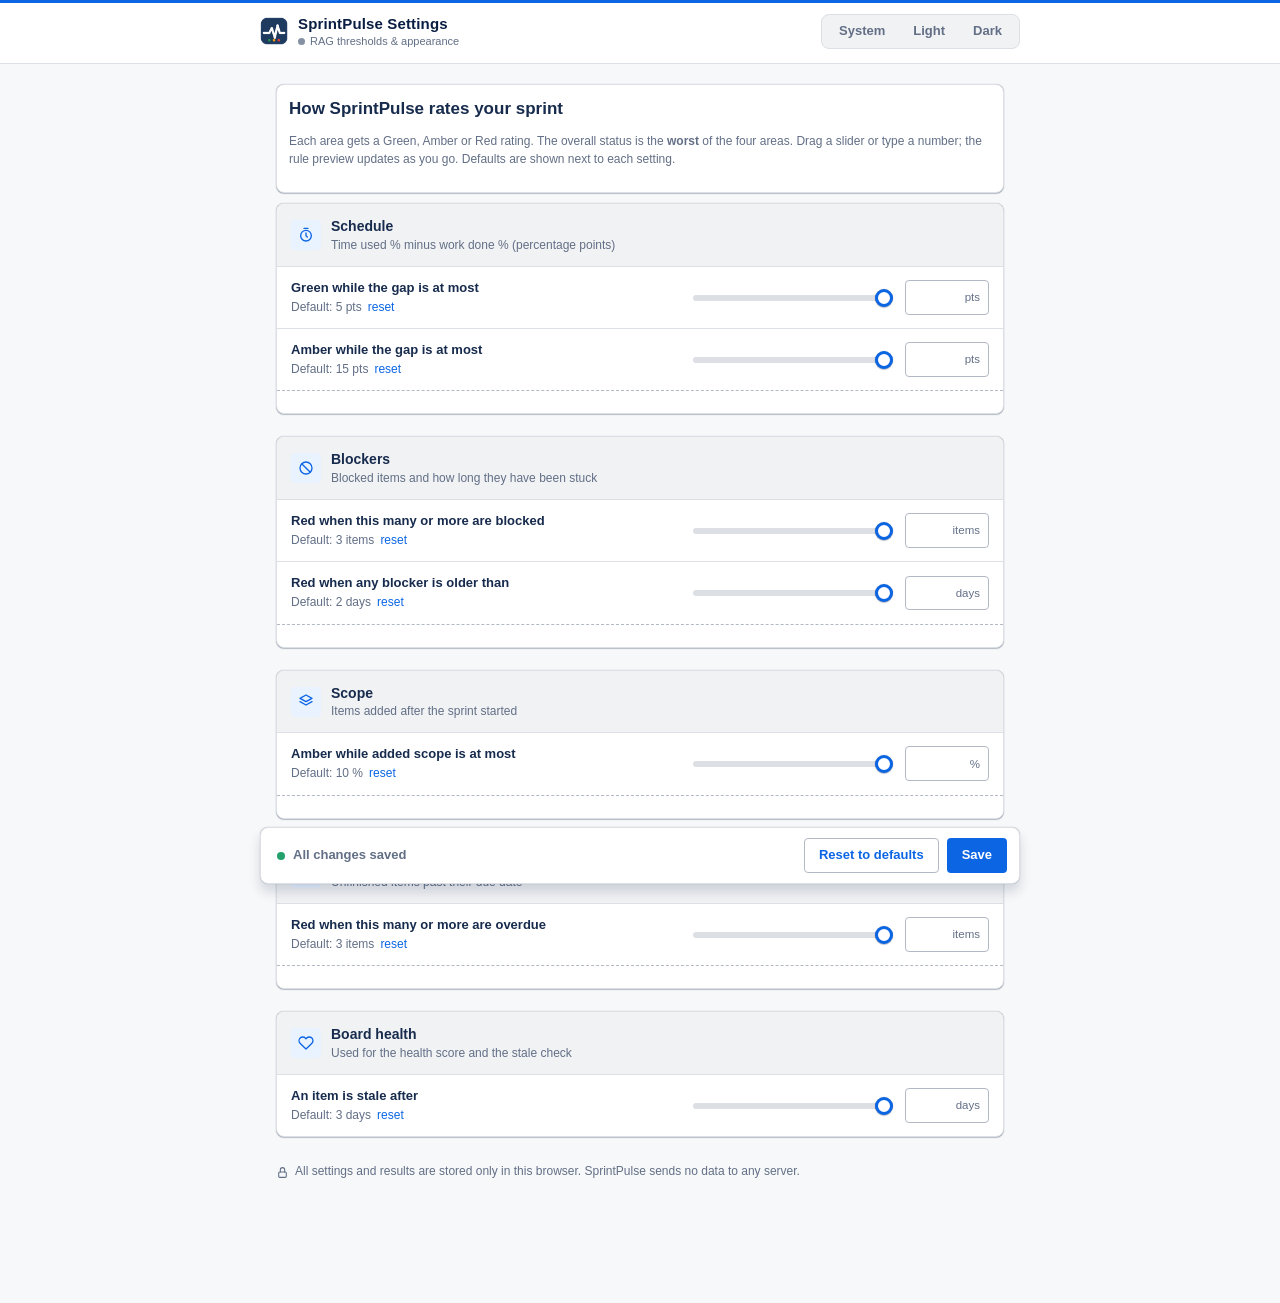
==== commit 164ca768: "feat: enhance SprintPulse with side panel UI and interactive guide" ====
--- a/options.html
+++ b/options.html
@@ -3,7 +3,7 @@
 <head>
   <meta charset="utf-8">
   <title>SprintPulse Settings</title>
-  <link rel="stylesheet" href="popup.css">
+  <link rel="stylesheet" href="sidepanel.css">
   <link rel="stylesheet" href="options.css">
   <script src="theme.js"></script>
 </head>
--- a/sidepanel.css
+++ b/sidepanel.css
@@ -0,0 +1,461 @@
+/* SprintPulse UI. Colours follow the Atlassian (Jira) design-system palette so the panel
+   sits naturally next to Jira; the accent switches to Trello blue on Trello boards. */
+@property --p { syntax: "<number>"; inherits: false; initial-value: 0; }
+:root {
+  color-scheme: light;
+  --bg: #f7f8f9;
+  --bg-grad: none;
+  --card: #ffffff;
+  --card-2: #f1f2f4;
+  --text: #172b4d;
+  --text-strong: #091e42;
+  --muted: #626f86;
+  --line: #dcdfe4;
+  --line-2: #b3b9c4;
+  --accent: #0c66e4;
+  --accent-hover: #0055cc;
+  --accent-soft: #e9f2ff;
+  --on-accent: #ffffff;
+  --green: #216e4e;  --green-bg: #dcfff1;  --green-solid: #22a06b;
+  --amber: #a54800;  --amber-bg: #fff3eb;  --amber-solid: #f38a3f;
+  --red: #ae2e24;    --red-bg: #ffeceb;    --red-solid: #e2483d;
+  --blue-solid: #1d7afc;
+  --grey-solid: #8590a2;
+  --shadow: 0 1px 1px #091e4240, 0 0 1px #091e424f;
+  --shadow-lg: 0 8px 12px #091e4226, 0 0 1px #091e424f;
+  --radius: 8px;
+  --radius-sm: 4px;
+  --ease: cubic-bezier(.2, .8, .2, 1);
+}
+/* Trello boards: Trello blue accent */
+:root[data-source="trello"] { --accent: #0079bf; --accent-hover: #026aa7; --accent-soft: #e4f0f6; }
+
+@media (prefers-color-scheme: dark) {
+  :root:not([data-theme="light"]) {
+    color-scheme: dark;
+    --bg: #1d2125;
+    --bg-grad: none;
+    --card: #22272b;
+    --card-2: #2c333a;
+    --text: #b6c2cf;
+    --text-strong: #dee4ea;
+    --muted: #8c9bab;
+    --line: #38414a;
+    --line-2: #454f59;
+    --accent: #579dff;
+    --accent-hover: #85b8ff;
+    --accent-soft: #1c2b41;
+    --on-accent: #1d2125;
+    --green: #7ee2b8;  --green-bg: #164b35;  --green-solid: #2abb7f;
+    --amber: #fec195;  --amber-bg: #5f3811;  --amber-solid: #f38a3f;
+    --red: #fd9891;    --red-bg: #5d1f1a;    --red-solid: #e2483d;
+    --blue-solid: #388bff;
+    --grey-solid: #738496;
+    --shadow: 0 0 0 1px #bcd6f00a, 0 1px 1px #03040442, 0 0 1px #03040480;
+    --shadow-lg: 0 8px 12px #0304045c, 0 0 1px #03040480;
+  }
+  :root[data-source="trello"]:not([data-theme="light"]) { --accent: #579dff; --accent-hover: #85b8ff; --accent-soft: #092957; }
+}
+:root[data-theme="dark"] {
+  color-scheme: dark;
+  --bg: #1d2125;
+  --bg-grad: none;
+  --card: #22272b;
+  --card-2: #2c333a;
+  --text: #b6c2cf;
+  --text-strong: #dee4ea;
+  --muted: #8c9bab;
+  --line: #38414a;
+  --line-2: #454f59;
+  --accent: #579dff;
+  --accent-hover: #85b8ff;
+  --accent-soft: #1c2b41;
+  --on-accent: #1d2125;
+  --green: #7ee2b8;  --green-bg: #164b35;  --green-solid: #2abb7f;
+  --amber: #fec195;  --amber-bg: #5f3811;  --amber-solid: #f38a3f;
+  --red: #fd9891;  --red-bg: #5d1f1a;  --red-solid: #e2483d;
+  --blue-solid: #388bff;
+  --grey-solid: #738496;
+  --shadow: 0 0 0 1px #bcd6f00a, 0 1px 1px #03040442, 0 0 1px #03040480;
+  --shadow-lg: 0 8px 12px #0304045c, 0 0 1px #03040480;
+}
+:root[data-theme="dark"][data-source="trello"] { --accent: #579dff; --accent-hover: #85b8ff; --accent-soft: #092957; }
+
+* { box-sizing: border-box; }
+[hidden] { display: none !important; }
+
+html, body { background: var(--bg); }
+body {
+  width: 100%;
+  min-width: 300px;
+  min-height: 100vh;
+  margin: 0;
+  font: 13px/1.45 -apple-system, BlinkMacSystemFont, "Segoe UI", Roboto, Oxygen, Ubuntu, "Fira Sans", "Helvetica Neue", sans-serif;
+  color: var(--text);
+  background: var(--bg-grad), var(--bg);
+  -webkit-font-smoothing: antialiased;
+}
+
+svg { width: 16px; height: 16px; fill: none; stroke: currentColor; stroke-width: 2; stroke-linecap: round; stroke-linejoin: round; flex: none; }
+
+/* ---------- header ---------- */
+.top {
+  position: sticky; top: 0; z-index: 5;
+  display: flex; align-items: center; justify-content: space-between;
+  padding: 10px 12px 10px 14px;
+  background: var(--card);
+  color: var(--text-strong);
+  border-bottom: 1px solid var(--line);
+  box-shadow: inset 0 3px 0 var(--accent);
+}
+.brand { display: flex; align-items: center; gap: 10px; }
+.brand img { border-radius: 6px; }
+.brand-text { display: flex; flex-direction: column; line-height: 1.15; }
+.brand-name { font-weight: 700; font-size: 15px; letter-spacing: .01em; }
+.badge { display: inline-flex; align-items: center; gap: 5px; margin-top: 3px; font-size: 11px; color: var(--muted); }
+.badge .dot { width: 7px; height: 7px; border-radius: 50%; background: var(--grey-solid); }
+.badge.jira .dot { background: #1868db; box-shadow: 0 0 0 3px #1868db33; }
+.badge.trello .dot { background: #0079bf; box-shadow: 0 0 0 3px #0079bf33; }
+.badge.demo .dot { background: #8f7ee7; box-shadow: 0 0 0 3px #8f7ee733; }
+.badge.none .dot { background: var(--red-solid); }
+
+.top-actions { display: flex; gap: 4px; }
+.icon-btn {
+  display: grid; place-items: center;
+  width: 30px; height: 30px; padding: 0;
+  border-radius: 8px; border: 0;
+  background: transparent; color: var(--muted); cursor: pointer;
+  transition: background .15s, transform .15s var(--ease);
+}
+.icon-btn:hover { background: var(--card-2); color: var(--accent); }
+.icon-btn:active { transform: scale(.92); }
+.icon-btn.small { width: 26px; height: 26px; background: var(--card-2); color: var(--muted); border: 1px solid var(--line); }
+.icon-btn.small:hover { color: var(--accent); border-color: var(--accent); background: var(--accent-soft); }
+.icon-btn.small.spin svg { animation: spin .7s linear; }
+.i-moon { display: none; }
+[data-scheme="dark"] .i-sun { display: none; }
+[data-scheme="dark"] .i-moon { display: inline; }
+[data-theme-mode="system"] #themeBtn { position: relative; }
+[data-theme-mode="system"] #themeBtn::after { content: "A"; position: absolute; right: 3px; bottom: 2px; font-size: 8px; font-weight: 800; }
+
+main { padding: 12px 12px 4px; }
+
+/* ---------- cards & basics ---------- */
+.card {
+  background: var(--card);
+  border: 1px solid var(--line);
+  border-radius: var(--radius);
+  padding: 12px;
+  margin-bottom: 10px;
+  box-shadow: var(--shadow);
+}
+.muted { color: var(--muted); font-size: 12px; }
+.h-title { font-weight: 700; }
+a { color: var(--accent); }
+
+/* ---------- intro ---------- */
+.intro { animation: rise .35s var(--ease) both; }
+.intro-head { display: flex; gap: 12px; align-items: flex-start; margin-bottom: 10px; }
+.intro-title { margin: 0 0 2px; font-size: 15px; }
+.intro-text { margin: 0; color: var(--muted); }
+.pulse-mark { flex: none; display: flex; align-items: end; gap: 3px; width: 36px; height: 36px; padding: 8px; border-radius: var(--radius); background: var(--accent-soft); }
+.pulse-mark span { flex: 1; border-radius: 2px; background: var(--accent); animation: bars 1.2s ease-in-out infinite; }
+.pulse-mark span:nth-child(1) { height: 40%; }
+.pulse-mark span:nth-child(2) { height: 90%; animation-delay: .15s; }
+.pulse-mark span:nth-child(3) { height: 60%; animation-delay: .3s; }
+
+.dates { margin-bottom: 10px; padding: 10px; border-radius: 10px; background: var(--card-2); border: 1px solid var(--line); }
+.row { display: flex; gap: 8px; }
+.row .field { flex: 1; }
+.field { display: block; font-size: 12px; font-weight: 600; color: var(--muted); margin-bottom: 8px; }
+.field .opt { font-weight: 400; opacity: .8; }
+.field input {
+  display: block; width: 100%; margin-top: 3px; padding: 7px 9px;
+  border: 1px solid var(--line-2); border-radius: var(--radius-sm);
+  font: inherit; font-weight: 400; color: var(--text); background: var(--card);
+  transition: border-color .15s, box-shadow .15s;
+}
+.field input:focus { outline: none; border-color: var(--accent); box-shadow: 0 0 0 3px var(--accent-soft); }
+.field input.invalid { border-color: var(--red-solid); box-shadow: 0 0 0 3px var(--red-bg); }
+.presets { display: flex; align-items: center; gap: 6px; flex-wrap: wrap; }
+
+/* ---------- buttons ---------- */
+.actions { display: flex; align-items: center; gap: 8px; }
+.actions.spread { justify-content: space-between; }
+button { font: inherit; cursor: pointer; }
+.btn {
+  position: relative; overflow: hidden;
+  display: inline-flex; align-items: center; justify-content: center; gap: 6px;
+  padding: 7px 14px; border-radius: var(--radius-sm); border: 1px solid transparent;
+  font-weight: 600;
+  transition: background .15s, border-color .15s, color .15s, transform .12s var(--ease), box-shadow .15s;
+}
+.btn:active:not(:disabled) { transform: scale(.97); }
+.btn:disabled { opacity: .6; cursor: progress; }
+.btn.primary { background: var(--accent); color: var(--on-accent); }
+.btn.primary:hover:not(:disabled) { background: var(--accent-hover); }
+.btn.ghost { background: var(--card); color: var(--accent); border-color: var(--line-2); }
+.btn.ghost:hover:not(:disabled) { border-color: var(--accent); background: var(--accent-soft); }
+.btn.tiny { padding: 4px 10px; font-size: 12px; border-radius: 7px; margin-left: auto; }
+.btn.success { background: var(--green-solid) !important; color: #fff !important; }
+.btn .spinner { width: 14px; height: 14px; border-radius: 50%; border: 2px solid currentColor; border-right-color: transparent; animation: spin .7s linear infinite; }
+.ripple { position: absolute; border-radius: 50%; background: currentColor; opacity: .25; transform: scale(0); animation: ripple .55s ease-out forwards; pointer-events: none; }
+
+.chip {
+  display: inline-flex; align-items: center; gap: 5px;
+  padding: 3px 9px; border-radius: var(--radius-sm);
+  border: 1px solid var(--line-2); background: var(--card); color: var(--text);
+  font-size: 12px; transition: all .15s;
+}
+.chip:hover { border-color: var(--accent); color: var(--accent); }
+.chip.active { background: var(--accent); border-color: var(--accent); color: #fff; }
+.chip.active { color: var(--on-accent); }
+.chip .n { font-weight: 700; opacity: .85; }
+.chip .sw { width: 8px; height: 8px; border-radius: 50%; }
+
+button:focus-visible, a:focus-visible, input:focus-visible, [tabindex]:focus-visible { outline: 2px solid var(--accent); outline-offset: 2px; }
+
+/* ---------- status ---------- */
+.status {
+  display: flex; align-items: center; gap: 8px;
+  padding: 9px 12px; border-radius: 10px; margin-bottom: 10px;
+  background: var(--accent-soft); color: var(--accent);
+  animation: rise .25s var(--ease) both;
+}
+.status.error { background: var(--red-bg); color: var(--red); }
+.status.error::before { content: "!"; display: grid; place-items: center; flex: none; width: 18px; height: 18px; border-radius: 50%; background: var(--red-solid); color: #fff; font-weight: 800; font-size: 12px; }
+
+/* ---------- skeleton ---------- */
+.skeleton { animation: rise .2s both; }
+.sk { border-radius: var(--radius); background: linear-gradient(90deg, var(--card) 25%, var(--card-2) 50%, var(--card) 75%); background-size: 200% 100%; animation: shimmer 1.2s linear infinite; border: 1px solid var(--line); }
+.sk-hero { height: 128px; margin-bottom: 10px; }
+.sk-row { display: flex; gap: 6px; margin-bottom: 10px; }
+.sk-chip { height: 26px; flex: 1; border-radius: 999px; }
+.sk-grid { display: grid; grid-template-columns: 1fr 1fr; gap: 8px; }
+.sk-card { height: 84px; }
+
+/* ---------- hero ---------- */
+#results > * { animation: rise .4s var(--ease) both; }
+#results > *:nth-child(2) { animation-delay: .05s; }
+#results > *:nth-child(3) { animation-delay: .1s; }
+#results > *:nth-child(4) { animation-delay: .15s; }
+
+.hero { display: flex; gap: 14px; align-items: center; position: relative; overflow: hidden; }
+.hero::before { content: ""; position: absolute; inset: 0 auto 0 0; width: 4px; background: var(--grey-solid); }
+.hero.green::before { background: var(--green-solid); }
+.hero.amber::before { background: var(--amber-solid); }
+.hero.red::before { background: var(--red-solid); }
+
+.ring-wrap { position: relative; width: 104px; height: 104px; flex: none; }
+.ring { width: 104px; height: 104px; transform: rotate(-90deg); }
+.ring circle { fill: none; stroke-width: 11; }
+.ring-track { stroke: var(--card-2); }
+.ring-time { stroke: var(--line-2); stroke-width: 4 !important; stroke-dasharray: 314.16; stroke-dashoffset: 314.16; transition: stroke-dashoffset 1s var(--ease); }
+.ring-done { stroke: var(--accent); stroke-linecap: round; stroke-dasharray: 314.16; stroke-dashoffset: 314.16; transition: stroke-dashoffset 1.1s var(--ease) .1s, stroke .3s; }
+.hero.green .ring-done { stroke: var(--green-solid); }
+.hero.amber .ring-done { stroke: var(--amber-solid); }
+.hero.red .ring-done { stroke: var(--red-solid); }
+.ring-center { position: absolute; inset: 0; display: grid; place-content: center; text-align: center; line-height: 1.1; }
+.ring-center strong { font-size: 22px; font-variant-numeric: tabular-nums; }
+.ring-center span { font-size: 11px; color: var(--muted); }
+
+.hero-text { min-width: 0; flex: 1; }
+.hero-top { display: flex; align-items: center; justify-content: space-between; margin-bottom: 4px; }
+.sprint-title { font-weight: 700; font-size: 14px; color: var(--text-strong); overflow-wrap: anywhere; }
+.legend { display: flex; gap: 12px; margin-top: 6px; font-size: 11.5px; color: var(--muted); }
+.legend span { display: inline-flex; align-items: center; gap: 5px; }
+.legend i { width: 10px; height: 10px; border-radius: 3px; display: inline-block; }
+.legend b { color: var(--text); font-variant-numeric: tabular-nums; }
+.lg-done { background: var(--accent); }
+.hero.green .lg-done { background: var(--green-solid); }
+.hero.amber .lg-done { background: var(--amber-solid); }
+.hero.red .lg-done { background: var(--red-solid); }
+.lg-time { background: var(--line-2); }
+
+.reason { margin: -2px 4px 10px; font-size: 12.5px; color: var(--muted); }
+.reason strong { color: var(--text); }
+
+/* ---------- RAG badges (always colour + text) ---------- */
+.rag {
+  display: inline-flex; align-items: center; gap: 5px;
+  font-weight: 700; border-radius: 3px;
+  padding: 1px 6px; font-size: 11px; letter-spacing: .02em;
+}
+.rag::before { content: ""; width: 7px; height: 7px; border-radius: 50%; background: currentColor; }
+.rag.big { font-size: 13px; padding: 4px 10px 4px 9px; border-radius: var(--radius-sm); }
+.rag.big::before { width: 9px; height: 9px; box-shadow: 0 0 0 0 currentColor; animation: beacon 2s ease-out infinite; }
+.rag-green { background: var(--green-bg); color: var(--green); }
+.rag-amber { background: var(--amber-bg); color: var(--amber); }
+.rag-red { background: var(--red-bg); color: var(--red); }
+
+/* ---------- tabs ---------- */
+.tabs { position: relative; display: flex; gap: 2px; padding: 3px; margin-bottom: 10px; background: var(--card-2); border: 1px solid var(--line); border-radius: var(--radius); }
+.tab { position: relative; z-index: 1; flex: 1; padding: 6px 8px; border: 0; border-radius: var(--radius-sm); background: transparent; color: var(--muted); font-weight: 600; transition: color .2s; }
+.tab:hover { color: var(--text); }
+.tab.active { color: var(--accent); }
+.tab .count { display: inline-block; min-width: 18px; padding: 0 5px; margin-left: 2px; border-radius: 999px; background: var(--line); font-size: 10.5px; }
+.tab-ink { position: absolute; z-index: 0; top: 3px; bottom: 3px; left: 3px; border-radius: var(--radius-sm); background: var(--card); box-shadow: var(--shadow); transition: transform .3s var(--ease), width .3s var(--ease); }
+.pane { animation: fade .25s var(--ease) both; }
+
+/* ---------- status stack bar ---------- */
+.stack-bar { display: flex; height: 10px; border-radius: 999px; overflow: hidden; background: var(--card-2); margin: 2px 2px 8px; gap: 2px; }
+.stack-bar .seg-bar { height: 100%; width: 0; transition: width .9s var(--ease), filter .15s; cursor: pointer; }
+.stack-bar .seg-bar:hover { filter: brightness(1.12) saturate(1.1); }
+.s-done { background: var(--green-solid); }
+.s-inprogress { background: var(--blue-solid); }
+.s-blocked { background: var(--red-solid); }
+.s-todo { background: var(--grey-solid); }
+
+.stat-chips { display: flex; gap: 6px; flex-wrap: wrap; margin-bottom: 10px; }
+
+/* ---------- area cards ---------- */
+.areas { display: grid; grid-template-columns: 1fr 1fr; gap: 8px; margin-bottom: 10px; }
+.area { cursor: pointer;
+  position: relative; text-align: left; color: inherit;
+  background: var(--card); border: 1px solid var(--line); border-radius: var(--radius);
+  padding: 10px 11px 9px; box-shadow: var(--shadow);
+  transition: transform .18s var(--ease), box-shadow .18s, border-color .18s;
+}
+.area:hover { transform: translateY(-2px); box-shadow: var(--shadow-lg); }
+.area.open { grid-column: 1 / -1; border-color: var(--line-2); transform: none; }
+.area::after { content: ""; position: absolute; left: 11px; right: 11px; bottom: 0; height: 3px; border-radius: 3px 3px 0 0; }
+.area.green::after { background: var(--green-solid); }
+.area.amber::after { background: var(--amber-solid); }
+.area.red::after { background: var(--red-solid); }
+.area-head { display: flex; justify-content: space-between; align-items: center; gap: 6px; }
+.area-name { display: inline-flex; align-items: center; gap: 6px; font-weight: 600; color: var(--muted); font-size: 12px; }
+.area-name svg { width: 14px; height: 14px; }
+.area-value { font-size: 20px; font-weight: 700; margin: 4px 0 2px; font-variant-numeric: tabular-nums; }
+.area-reason { font-size: 11.5px; color: var(--muted); }
+.area-more { display: block; margin-top: 6px; font-size: 11px; color: var(--accent); font-weight: 600; }
+.area-detail { margin-top: 8px; padding-top: 8px; border-top: 1px dashed var(--line-2); }
+.mini-bars { display: grid; gap: 6px; }
+.mini-bar { display: grid; grid-template-columns: 70px 1fr 38px; align-items: center; gap: 8px; font-size: 11.5px; color: var(--muted); }
+.mini-bar .track { height: 8px; border-radius: 999px; background: var(--card-2); overflow: hidden; }
+.mini-bar .fill { height: 100%; width: 0; border-radius: 999px; transition: width .8s var(--ease); }
+.mini-bar b { color: var(--text); text-align: right; font-variant-numeric: tabular-nums; }
+
+/* ---------- health ---------- */
+.health-head { display: flex; align-items: center; gap: 12px; }
+.gauge {
+  --p: 0; --c: var(--accent);
+  position: relative; display: grid; place-items: center; flex: none;
+  width: 46px; height: 46px; border-radius: 50%;
+  background: conic-gradient(var(--c) calc(var(--p) * 1%), var(--card-2) 0);
+  transition: --p 1s;
+}
+.gauge::before { content: ""; position: absolute; inset: 5px; border-radius: 50%; background: var(--card); }
+.gauge span { position: relative; font-weight: 800; font-size: 13px; font-variant-numeric: tabular-nums; }
+.collapse { display: grid; grid-template-rows: 0fr; transition: grid-template-rows .3s var(--ease); }
+.collapse > * { overflow: hidden; }
+.collapse.open { grid-template-rows: 1fr; }
+.collapse-inner { min-height: 0; }
+
+.filter-row { display: flex; gap: 6px; flex-wrap: wrap; margin: 10px 0 8px; }
+.filter-row:empty { display: none; }
+
+/* ---------- item lists ---------- */
+.item-list { list-style: none; margin: 0; padding: 0; max-height: 190px; overflow: auto; }
+.item-list.tall { max-height: calc(100vh - 330px); min-height: 160px; }
+.item-list li {
+  display: flex; align-items: flex-start; gap: 8px;
+  padding: 7px 8px; border-radius: 8px;
+  transition: background .12s;
+  animation: fade .25s both;
+}
+.item-list li + li { border-top: 1px solid var(--line); }
+.item-list li:hover { background: var(--card-2); }
+.item-list .st { flex: none; margin-top: 5px; width: 8px; height: 8px; border-radius: 50%; }
+.item-list .body { min-width: 0; flex: 1; }
+.item-list .ttl { display: block; color: var(--text); text-decoration: none; overflow-wrap: anywhere; }
+.item-list a.ttl:hover { color: var(--accent); text-decoration: underline; }
+.item-list .key { font-weight: 700; color: var(--muted); margin-right: 4px; font-size: 11.5px; }
+.item-list .meta { display: flex; flex-wrap: wrap; gap: 4px; margin-top: 3px; }
+.tag { display: inline-flex; align-items: center; padding: 0 6px; border-radius: 3px; font-size: 10.5px; line-height: 17px; background: var(--card-2); color: var(--muted); border: 1px solid var(--line); }
+.tag.warn { background: var(--amber-bg); color: var(--amber); border-color: transparent; }
+.tag.bad { background: var(--red-bg); color: var(--red); border-color: transparent; }
+.tag.person::before { content: ""; width: 6px; height: 6px; border-radius: 50%; background: currentColor; opacity: .5; margin-right: 4px; }
+.empty { padding: 18px 8px; text-align: center; color: var(--muted); }
+.empty b { display: block; font-size: 18px; margin-bottom: 2px; }
+mark { background: var(--amber-bg); color: inherit; border-radius: 2px; padding: 0 1px; }
+
+.search { position: relative; margin-bottom: 4px; }
+.search svg { position: absolute; left: 10px; top: 50%; transform: translateY(-50%); color: var(--muted); }
+.search input { width: 100%; padding: 8px 10px 8px 32px; border: 1px solid var(--line-2); border-radius: var(--radius-sm); font: inherit; color: var(--text); background: var(--card); }
+.search input:focus { outline: none; border-color: var(--accent); box-shadow: 0 0 0 3px var(--accent-soft); }
+
+/* ---------- trend ---------- */
+.trend-head { display: flex; justify-content: space-between; align-items: baseline; gap: 8px; margin-bottom: 8px; }
+.trend-dots { display: flex; align-items: flex-end; gap: 5px; height: 46px; }
+.trend-dots .tb { flex: 1; min-width: 0; border-radius: 4px 4px 2px 2px; background: var(--grey-solid); min-height: 4px; height: 0; transition: height .7s var(--ease), opacity .15s; cursor: default; opacity: .85; }
+.trend-dots .tb:hover { opacity: 1; }
+.trend-dots .tb.green { background: var(--green-solid); }
+.trend-dots .tb.amber { background: var(--amber-solid); }
+.trend-dots .tb.red { background: var(--red-solid); }
+.trend-dots .tb.now { outline: 2px solid var(--text); outline-offset: 1px; }
+
+/* ---------- report ---------- */
+.segmented { display: inline-flex; padding: 3px; margin-bottom: 8px; border-radius: var(--radius); background: var(--card-2); border: 1px solid var(--line); }
+.seg { padding: 4px 14px; border: 0; border-radius: var(--radius-sm); background: transparent; color: var(--muted); font-weight: 600; transition: all .15s; }
+.seg.active { background: var(--card); color: var(--accent); box-shadow: var(--shadow); }
+.report {
+  margin: 0 0 10px; padding: 10px 12px; max-height: calc(100vh - 330px); min-height: 160px; overflow: auto;
+  white-space: pre-wrap; word-break: break-word;
+  font: 11.5px/1.55 ui-monospace, Consolas, "Cascadia Mono", "Courier New", monospace;
+  color: var(--text); background: var(--card); border: 1px solid var(--line); border-radius: 10px;
+  box-shadow: inset 0 1px 2px rgba(0, 0, 0, .03);
+}
+.report .r-red { color: var(--red); font-weight: 700; }
+.report .r-amber { color: var(--amber); font-weight: 700; }
+.report .r-green { color: var(--green); font-weight: 700; }
+.report .r-head { font-weight: 700; }
+
+/* ---------- footer ---------- */
+footer { display: flex; justify-content: space-between; align-items: center; padding: 6px 14px 12px; }
+footer .muted { display: inline-flex; align-items: center; gap: 5px; }
+footer svg { width: 12px; height: 12px; }
+.foot-right { display: inline-flex; align-items: center; gap: 10px; }
+footer a { font-weight: 600; text-decoration: none; }
+footer a:hover { text-decoration: underline; }
+kbd { display: inline-block; min-width: 15px; padding: 0 3px; border-radius: 4px; border: 1px solid var(--line-2); border-bottom-width: 2px; background: var(--card); font: 10px/14px ui-monospace, Consolas, monospace; text-align: center; color: var(--muted); }
+
+/* ---------- toast & tooltip ---------- */
+.toast {
+  position: fixed; left: 50%; bottom: 14px; z-index: 20;
+  display: inline-flex; align-items: center; gap: 6px;
+  padding: 8px 14px; border-radius: 999px;
+  background: #172b4d; color: #fff; font-weight: 600; font-size: 12.5px;
+  box-shadow: var(--shadow-lg);
+  transform: translate(-50%, 20px); opacity: 0; pointer-events: none;
+  transition: transform .3s var(--ease), opacity .3s;
+}
+[data-scheme="dark"] .toast { background: #dee4ea; color: #1d2125; }
+.toast.show { transform: translate(-50%, 0); opacity: 1; }
+.toast::before { content: "✓"; display: grid; place-items: center; width: 16px; height: 16px; border-radius: 50%; background: var(--green-solid); color: #fff; font-size: 10px; }
+.toast.err::before { content: "!"; background: var(--red-solid); }
+
+.tooltip {
+  position: fixed; z-index: 30; pointer-events: none;
+  padding: 5px 9px; border-radius: 7px; max-width: 240px;
+  background: #172b4d; color: #fff; font-size: 11.5px; box-shadow: var(--shadow-lg);
+}
+[data-scheme="dark"] .tooltip { background: #dee4ea; color: #1d2125; }
+
+/* ---------- animations ---------- */
+@keyframes rise { from { opacity: 0; transform: translateY(6px); } to { opacity: 1; transform: none; } }
+@keyframes fade { from { opacity: 0; } to { opacity: 1; } }
+@keyframes spin { to { transform: rotate(360deg); } }
+@keyframes shimmer { to { background-position: -200% 0; } }
+@keyframes ripple { to { transform: scale(2.6); opacity: 0; } }
+@keyframes bars { 0%, 100% { transform: scaleY(.55); } 50% { transform: scaleY(1); } }
+@keyframes beacon { 0% { box-shadow: 0 0 0 0 currentColor; } 70%, 100% { box-shadow: 0 0 0 6px transparent; } }
+.bars-anim span { transform-origin: bottom; }
+.pulse-mark span { transform-origin: bottom; }
+
+::-webkit-scrollbar { width: 8px; height: 8px; }
+::-webkit-scrollbar-thumb { background: var(--line-2); border-radius: 8px; border: 2px solid transparent; background-clip: padding-box; }
+::-webkit-scrollbar-track { background: transparent; }
+
+@media (prefers-reduced-motion: reduce) {
+  *, *::before, *::after { animation-duration: .001ms !important; animation-iteration-count: 1 !important; transition-duration: .001ms !important; }
+}
--- a/options.css
+++ b/options.css
@@ -1,12 +1,10 @@
-/* Settings page — builds on popup.css tokens. */
+/* Settings page — builds on sidepanel.css tokens. */
 body.options { width: auto; min-height: 100vh; padding-bottom: 90px; }
 .options .top { padding: 14px max(16px, calc((100vw - 760px) / 2)); }
 .options main { max-width: 760px; margin: 0 auto; padding: 20px 16px; }
 .options h1 { font-size: 17px; margin: 0 0 4px; }
 
-.theme-switch { margin: 0; background: rgba(255, 255, 255, .12); border-color: rgba(255, 255, 255, .2); }
-.theme-switch .seg { color: rgba(255, 255, 255, .8); }
-.theme-switch .seg.active { background: #fff; color: #1e3a8a; }
+.theme-switch { margin: 0; }
 
 .groups { display: grid; gap: 12px; }
 .group { padding: 0; overflow: hidden; animation: rise .35s var(--ease) both; }
@@ -15,7 +13,7 @@
 .group:nth-child(4) { animation-delay: .12s; }
 .group:nth-child(5) { animation-delay: .16s; }
 .group-head { display: flex; align-items: center; gap: 10px; padding: 12px 14px; border-bottom: 1px solid var(--line); background: var(--card-2); }
-.group-head .gi { display: grid; place-items: center; width: 30px; height: 30px; border-radius: 9px; background: var(--accent-soft); color: var(--accent); }
+.group-head .gi { display: grid; place-items: center; width: 30px; height: 30px; border-radius: var(--radius-sm); background: var(--accent-soft); color: var(--accent); }
 .group-head h2 { margin: 0; font-size: 14px; }
 .group-head p { margin: 0; }
 
@@ -28,7 +26,7 @@
 .setting label { position: relative; }
 .setting.changed label::after { content: ""; position: absolute; left: -10px; top: 7px; width: 6px; height: 6px; border-radius: 50%; background: var(--amber-solid); }
 
-.num { display: flex; align-items: center; border: 1px solid var(--line-2); border-radius: 9px; background: var(--card); overflow: hidden; }
+.num { display: flex; align-items: center; border: 1px solid var(--line-2); border-radius: var(--radius-sm); background: var(--card); overflow: hidden; }
 .num:focus-within { border-color: var(--accent); box-shadow: 0 0 0 3px var(--accent-soft); }
 .num input { width: 100%; min-width: 0; padding: 7px 8px; border: 0; background: transparent; color: var(--text); font: inherit; font-weight: 700; text-align: center; -moz-appearance: textfield; }
 .num input::-webkit-inner-spin-button { -webkit-appearance: none; }
@@ -51,7 +49,7 @@
   position: fixed; left: 50%; bottom: 16px; z-index: 10;
   display: flex; align-items: center; justify-content: space-between; gap: 16px;
   width: min(760px, calc(100vw - 32px)); padding: 10px 12px 10px 16px;
-  border-radius: 14px; background: var(--card); border: 1px solid var(--line);
+  border-radius: var(--radius); background: var(--card); border: 1px solid var(--line);
   box-shadow: var(--shadow-lg);
   transform: translateX(-50%);
   transition: border-color .2s, box-shadow .2s;
